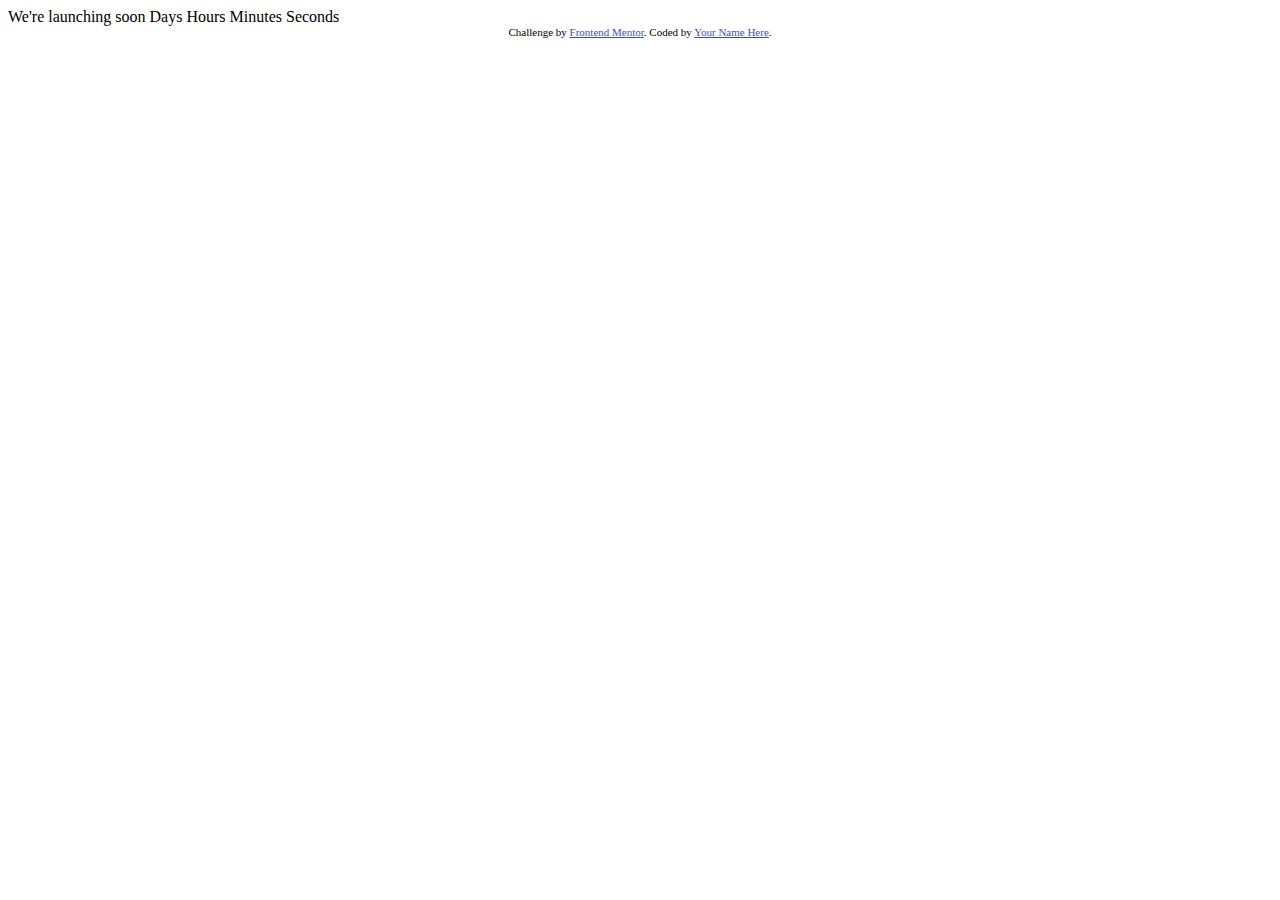
==== launch-countdown-timer-main/index.html @ 8386a629 "initial commit for countdown-timer" ====
<!DOCTYPE html>
<html lang="en">
<head>
  <meta charset="UTF-8">
  <meta name="viewport" content="width=device-width, initial-scale=1.0"> <!-- displays site properly based on user's device -->

  <link rel="icon" type="image/png" sizes="32x32" href="./images/favicon-32x32.png">
  
  <title>Frontend Mentor | Launch countdown timer</title>

  <!-- Feel free to remove these styles or customise in your own stylesheet 👍 -->
  <style>
    .attribution { font-size: 11px; text-align: center; }
    .attribution a { color: hsl(228, 45%, 44%); }
  </style>
</head>
<body>

  We're launching soon

  Days
  Hours
  Minutes
  Seconds
  
  <div class="attribution">
    Challenge by <a href="https://www.frontendmentor.io?ref=challenge" target="_blank">Frontend Mentor</a>. 
    Coded by <a href="#">Your Name Here</a>.
  </div>
</body>
</html>
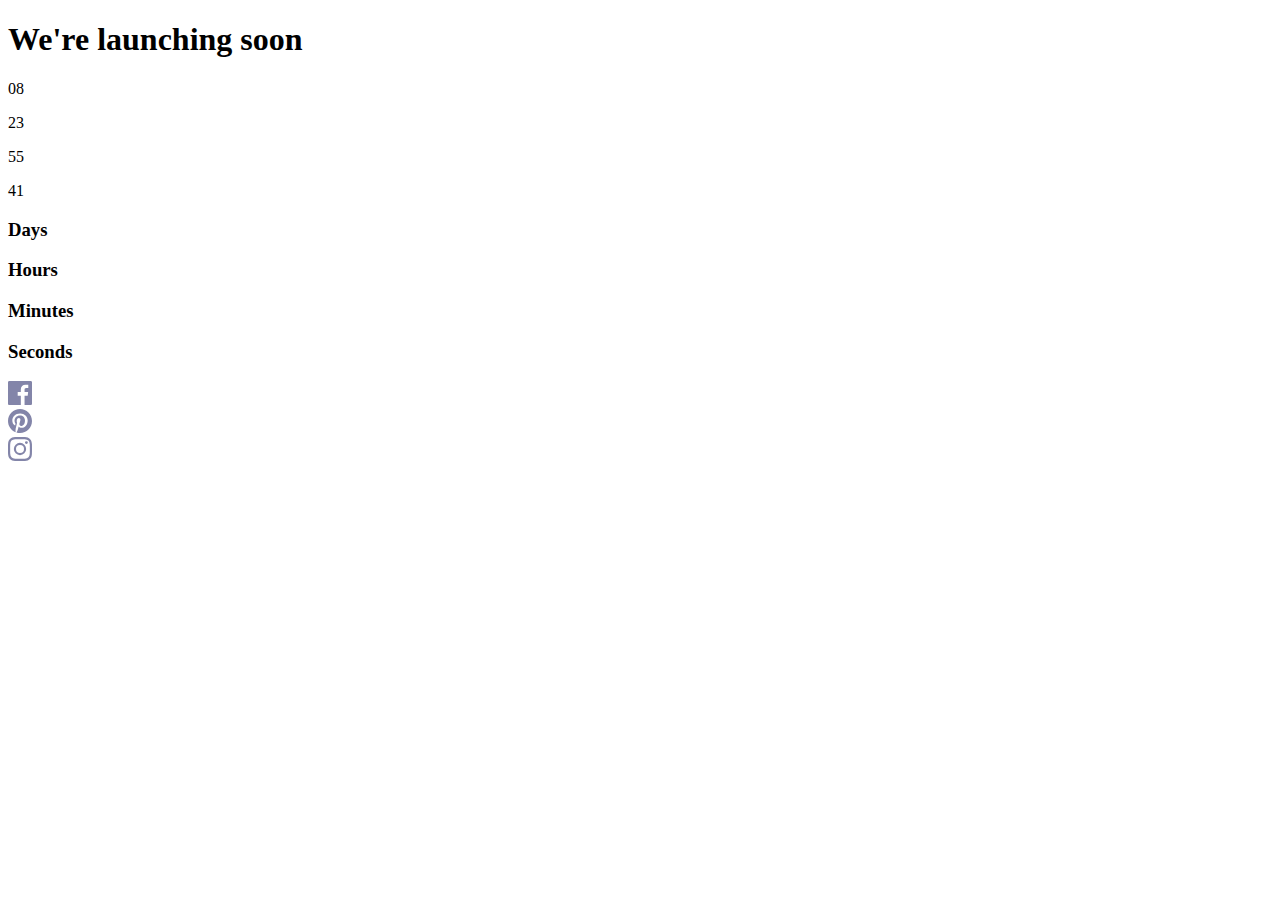
==== commit 7d5bb768: "add basic html structure" ====
--- a/launch-countdown-timer-main/index.html
+++ b/launch-countdown-timer-main/index.html
@@ -1,31 +1,79 @@
 <!DOCTYPE html>
 <html lang="en">
+
 <head>
   <meta charset="UTF-8">
-  <meta name="viewport" content="width=device-width, initial-scale=1.0"> <!-- displays site properly based on user's device -->
+  <meta name="viewport" content="width=device-width, initial-scale=1.0">
+  <!-- displays site properly based on user's device -->
 
   <link rel="icon" type="image/png" sizes="32x32" href="./images/favicon-32x32.png">
-  
+  <link rel="stylesheet" href="./style.css">
+  <script src="./script.js"></script>
   <title>Frontend Mentor | Launch countdown timer</title>
 
-  <!-- Feel free to remove these styles or customise in your own stylesheet 👍 -->
-  <style>
-    .attribution { font-size: 11px; text-align: center; }
-    .attribution a { color: hsl(228, 45%, 44%); }
-  </style>
 </head>
+
 <body>
+  <div class="main">
+    <div class="message">
+      <h1> We're launching soon</h1>
+    </div>
+    <div class="timers">
+      <div class="timer-item">
 
-  We're launching soon
+        <div class="count">
+          <p id="days">08</p>
+        </div>
+      </div>
 
-  Days
-  Hours
-  Minutes
-  Seconds
-  
-  <div class="attribution">
+      <div class="timer-item">
+        <div class="count">
+          <p id="hours">23</p>
+        </div>
+
+      </div>
+
+      <div class="timer-item">
+        <div class="count">
+          <p id="minutes">55</p>
+        </div>
+
+      </div>
+
+      <div class="timer-item">
+        <div class="count">
+          <p id="seconds">41</p>
+        </div>
+
+      </div>
+    </div>
+    <div class="timer-item-labels">
+      <h3>Days</h3>
+      <h3>Hours</h3>
+      <h3>Minutes</h3>
+      <h3>Seconds</h3>
+    </div>
+  </div>
+
+  <div class="footer">
+    <div class="social-icon">
+      <img src="./images/icon-facebook.svg" alt="Facebook">
+    </div>
+    <div class="social-icon">
+      <img src="./images/icon-pinterest.svg" alt="Pinterest">
+    </div>
+    <div class="social-icon">
+      <img src="./images/icon-instagram.svg" alt="Instagram">
+    </div>
+  </div>
+
+
+
+
+  <!-- <div class="attribution">
     Challenge by <a href="https://www.frontendmentor.io?ref=challenge" target="_blank">Frontend Mentor</a>. 
     Coded by <a href="#">Your Name Here</a>.
-  </div>
+  </div> -->
 </body>
+
 </html>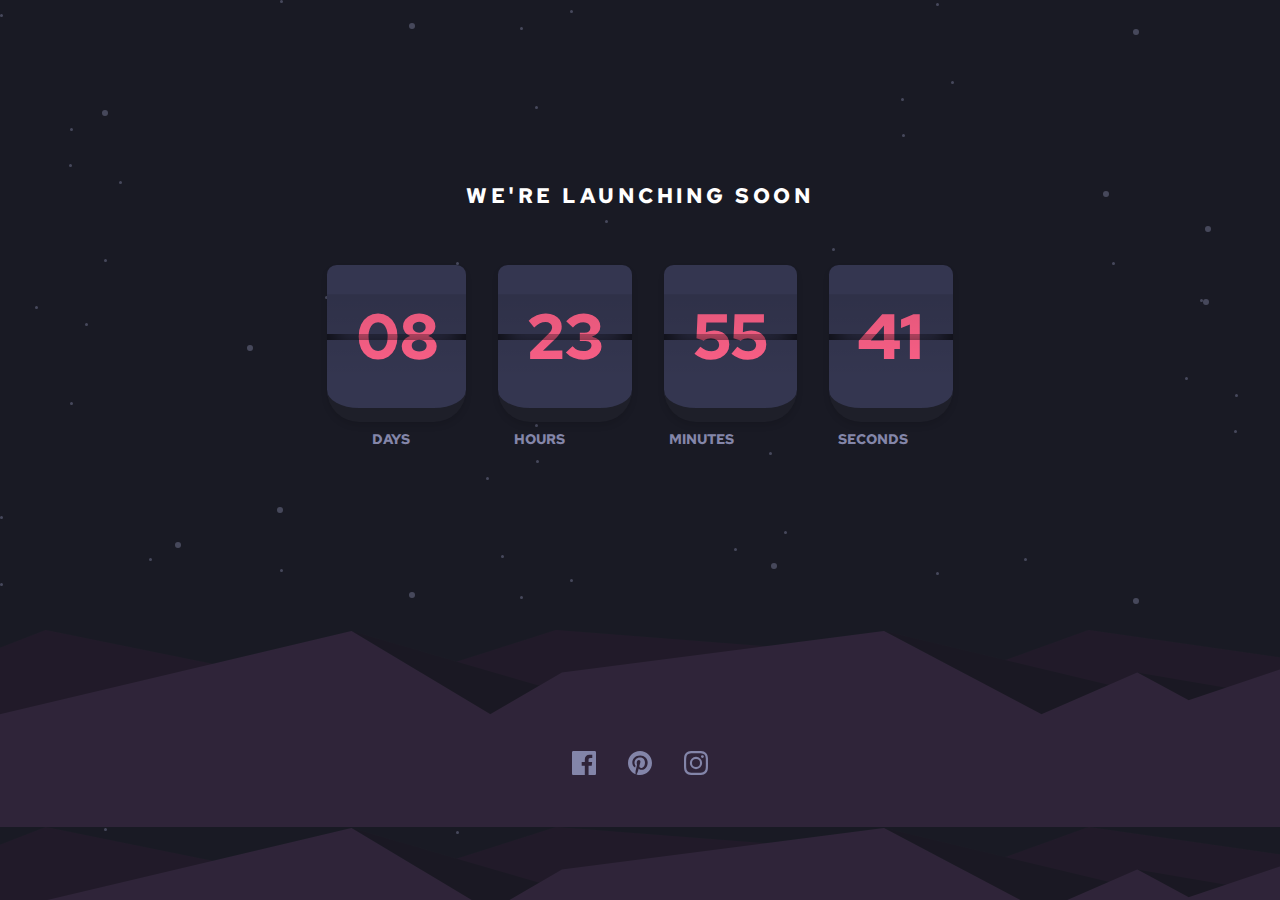
==== commit 0100a4ba: "add desktop styling" ====
--- a/launch-countdown-timer-main/index.html
+++ b/launch-countdown-timer-main/index.html
@@ -4,7 +4,6 @@
 <head>
   <meta charset="UTF-8">
   <meta name="viewport" content="width=device-width, initial-scale=1.0">
-  <!-- displays site properly based on user's device -->
 
   <link rel="icon" type="image/png" sizes="32x32" href="./images/favicon-32x32.png">
   <link rel="stylesheet" href="./style.css">
@@ -72,7 +71,7 @@
 
   <!-- <div class="attribution">
     Challenge by <a href="https://www.frontendmentor.io?ref=challenge" target="_blank">Frontend Mentor</a>. 
-    Coded by <a href="#">Your Name Here</a>.
+    Coded by <a href="#">hashkitti</a>.
   </div> -->
 </body>
 
--- a/launch-countdown-timer-main/style.css
+++ b/launch-countdown-timer-main/style.css
@@ -0,0 +1,219 @@
+@font-face {
+    font-family: "Red Hat";
+    src: url("./redhat_variable.ttf");
+}
+:root {
+    --grayblue: hsl(237, 18%, 59%);
+    --softred: hsl(345, 95%, 68%);
+    --white:hsl(0, 0%, 100%);
+    --desatblue: hsl(236, 21%, 26%);
+    --darkerblue:hsl(235, 15%, 14%);
+    --blackblue: hsl(234, 17%, 12%);
+}
+
+* {
+    margin: 0;
+    padding: 0;
+    box-sizing: border-box;
+    font-family: "Red Hat", "Calibri", sans-serif;
+}
+
+/* Mobile screens */
+@font-face {
+    font-family: "Red Hat";
+    src: url("./redhat_variable.ttf");
+}
+
+:root {
+    --grayblue: hsl(237, 18%, 59%);
+    --softred: hsl(345, 95%, 68%);
+    --white: hsl(0, 0%, 100%);
+    --desatblue: hsl(236, 21%, 26%);
+    --darkerblue: hsl(235, 15%, 14%);
+    --blackblue: hsl(234, 17%, 12%);
+}
+
+* {
+    margin: 0;
+    padding: 0;
+    box-sizing: border-box;
+    font-family: "Red Hat", "Calibri", sans-serif;
+}
+
+
+body {
+    display: flex;
+    flex-direction: column;
+    background-image: url("./images/bg-stars.svg");
+    background-color: var(--blackblue);
+}
+
+.main {
+    height: 70vh;
+    width: 100vw;
+    display: flex;
+    flex-direction: column;
+    justify-content: center;
+    align-items: center;
+}
+
+.message h1 {
+    color: var(--white);
+    text-transform: uppercase;
+    font-size: 1.3rem;
+    letter-spacing: 3.5px;
+}
+
+.timer-item-labels {
+    margin-top: 0.5rem;
+    display: flex;
+    gap: 6.5rem;
+}
+
+h3 {
+    color: var(--grayblue);
+    text-transform: uppercase;
+    font-size: 14px;
+}
+
+.timers {
+    display: flex;
+    justify-content: center;
+    gap: 2rem;
+    margin-top: 3.5rem;
+    width: 100%;
+}
+
+.timers .timer-item {
+    padding: 1.8rem;
+    background: var(--desatblue);
+    border-radius: 0.
+}
+
+body {
+    display: flex;
+    flex-direction: column;
+    background-image: url("./images/bg-stars.svg");
+    background-color: var(--blackblue);
+    width: 100vw;
+}
+.main {
+    height: 70vh;
+    width: 100vw;
+    display: flex;
+    flex-direction: column;
+    justify-content: center;
+    align-items: center;
+}
+.message h1 {
+    color:var(--white);
+    text-transform: uppercase;
+    font-size: 1.3rem;
+    letter-spacing: 3.5px;
+}
+.timer-item-labels {
+    margin-top: .5rem;
+    display: flex;
+    gap:6.5rem;
+}
+h3 {
+    color:var(--grayblue);
+    text-transform: uppercase;
+    font-size: 14px;
+}
+.timers {
+    display: flex;
+    gap:2rem;
+    margin-top: 3.5rem;
+    width: 100%;
+}
+.timers .timer-item {
+    padding: 1.8rem;
+    background: var(--desatblue);
+    border-radius: 0.6rem 0.6rem 2rem 2rem;
+    border-bottom: 0.9rem solid var(--darkerblue);
+    position: relative;
+    box-shadow: 0 4px 6px rgba(0, 0, 0, 0.1);
+    overflow: hidden;
+}
+
+/* Horizontal "fold" line with inset shadows on extreme ends */
+.timers .timer-item {
+    padding: 1.8rem;
+    background: var(--desatblue);
+    border-radius: 0.6rem 0.6rem 2rem 2rem;
+    border-bottom: 0.9rem solid var(--darkerblue);
+    position: relative;
+    box-shadow: 0 4px 6px rgba(0, 0, 0, 0.1);
+    overflow: hidden;
+}
+
+.timers .timer-item {
+    padding: 1.8rem;
+    background: var(--desatblue);
+    border-radius: 0.6rem 0.6rem 2rem 2rem;
+    border-bottom: 0.9rem solid var(--darkerblue);
+    position: relative;
+    box-shadow: 0 4px 6px rgba(0, 0, 0, 0.1);
+    overflow: hidden;
+}
+
+/* Horizontal "fold" line with inset semicircular shadows */
+.timers .timer-item::before {
+    content: '';
+    position: absolute;
+    top: 50%;
+    left: 0;
+    right: 0;
+    height: 6px; /* Increased height of the crease */
+    background: rgba(0, 0, 0, 0.1);
+    transform: translateY(-50%);
+    pointer-events: none;
+    z-index: 1;
+    box-shadow: 
+        inset 20px -3px 20px -10px rgba(0, 0, 0, 0.6),  /* Left semicircular shadow */
+        inset -20px -3px 20px -10px rgba(0, 0, 0, 0.6); /* Right semicircular shadow */
+}
+
+/* Increased shading effect below the fold */
+.timers .timer-item::after {
+    content: '';
+    position: absolute;
+    top: 50%;
+    left: 0;
+    right: 0;
+    height: 60%;
+    background: linear-gradient(to bottom, rgba(0, 0, 0, 0.1), transparent);
+    transform: translateY(-50%);
+    pointer-events: none;
+    z-index: 0;
+}
+
+
+.timer-item > .count > p {
+    font-size: 4rem;
+    font-weight: 700;
+    color:var(--softred);
+    
+}
+.footer {
+    background:url("./images/pattern-hills.svg");
+    width: 100%;
+    display: flex;
+    align-items: center;
+    justify-content: center;
+    gap:2rem;
+    height:30vh;
+}
+.footer .social-icon img:hover{
+    background-color: var(--softred);
+    border-radius: 20%;
+}
+.attribution {
+    font-size: 2rem;
+    text-align: center;
+}
+
+.attribution a {
+    color: hsl(228, 45%, 44%);
+}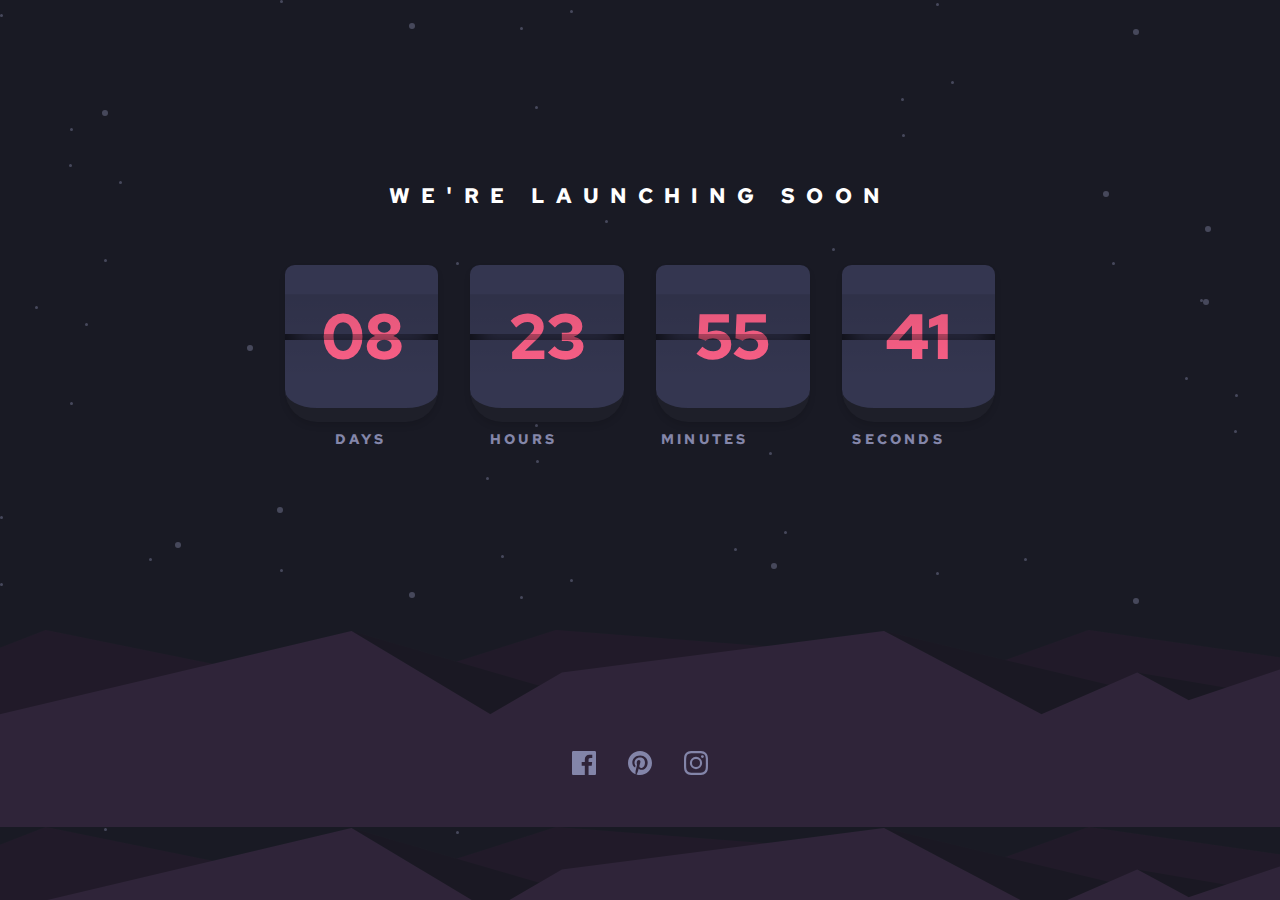
==== commit e653e86f: "minor changes" ====
--- a/launch-countdown-timer-main/index.html
+++ b/launch-countdown-timer-main/index.html
@@ -15,7 +15,7 @@
 <body>
   <div class="main">
     <div class="message">
-      <h1> We're launching soon</h1>
+      <h2> We're launching soon</h2>
     </div>
     <div class="timers">
       <div class="timer-item">
--- a/launch-countdown-timer-main/style.css
+++ b/launch-countdown-timer-main/style.css
@@ -67,7 +67,7 @@
 .timer-item-labels {
     margin-top: 0.5rem;
     display: flex;
-    gap: 6.5rem;
+    gap: calc(6.5rem + 1.2vw);
 }
 
 h3 {
@@ -105,11 +105,11 @@
     justify-content: center;
     align-items: center;
 }
-.message h1 {
+.message h2 {
     color:var(--white);
     text-transform: uppercase;
     font-size: 1.3rem;
-    letter-spacing: 3.5px;
+    letter-spacing: .7rem;
 }
 .timer-item-labels {
     margin-top: .5rem;
@@ -120,43 +120,27 @@
     color:var(--grayblue);
     text-transform: uppercase;
     font-size: 14px;
+    letter-spacing: .2rem;
+    text-align: center;
 }
 .timers {
     display: flex;
     gap:2rem;
     margin-top: 3.5rem;
-    width: 100%;
+    max-width: 60%;
 }
 .timers .timer-item {
-    padding: 1.8rem;
+    text-align: center;
     background: var(--desatblue);
     border-radius: 0.6rem 0.6rem 2rem 2rem;
     border-bottom: 0.9rem solid var(--darkerblue);
     position: relative;
     box-shadow: 0 4px 6px rgba(0, 0, 0, 0.1);
     overflow: hidden;
-}
-
-/* Horizontal "fold" line with inset shadows on extreme ends */
-.timers .timer-item {
-    padding: 1.8rem;
-    background: var(--desatblue);
-    border-radius: 0.6rem 0.6rem 2rem 2rem;
-    border-bottom: 0.9rem solid var(--darkerblue);
-    position: relative;
-    box-shadow: 0 4px 6px rgba(0, 0, 0, 0.1);
-    overflow: hidden;
-}
-
-.timers .timer-item {
-    padding: 1.8rem;
-    background: var(--desatblue);
-    border-radius: 0.6rem 0.6rem 2rem 2rem;
-    border-bottom: 0.9rem solid var(--darkerblue);
-    position: relative;
-    box-shadow: 0 4px 6px rgba(0, 0, 0, 0.1);
-    overflow: hidden;
-}
+    width: calc(100% / 5);
+}
+
+
 
 /* Horizontal "fold" line with inset semicircular shadows */
 .timers .timer-item::before {
@@ -216,4 +200,4 @@
 
 .attribution a {
     color: hsl(228, 45%, 44%);
-}+}
